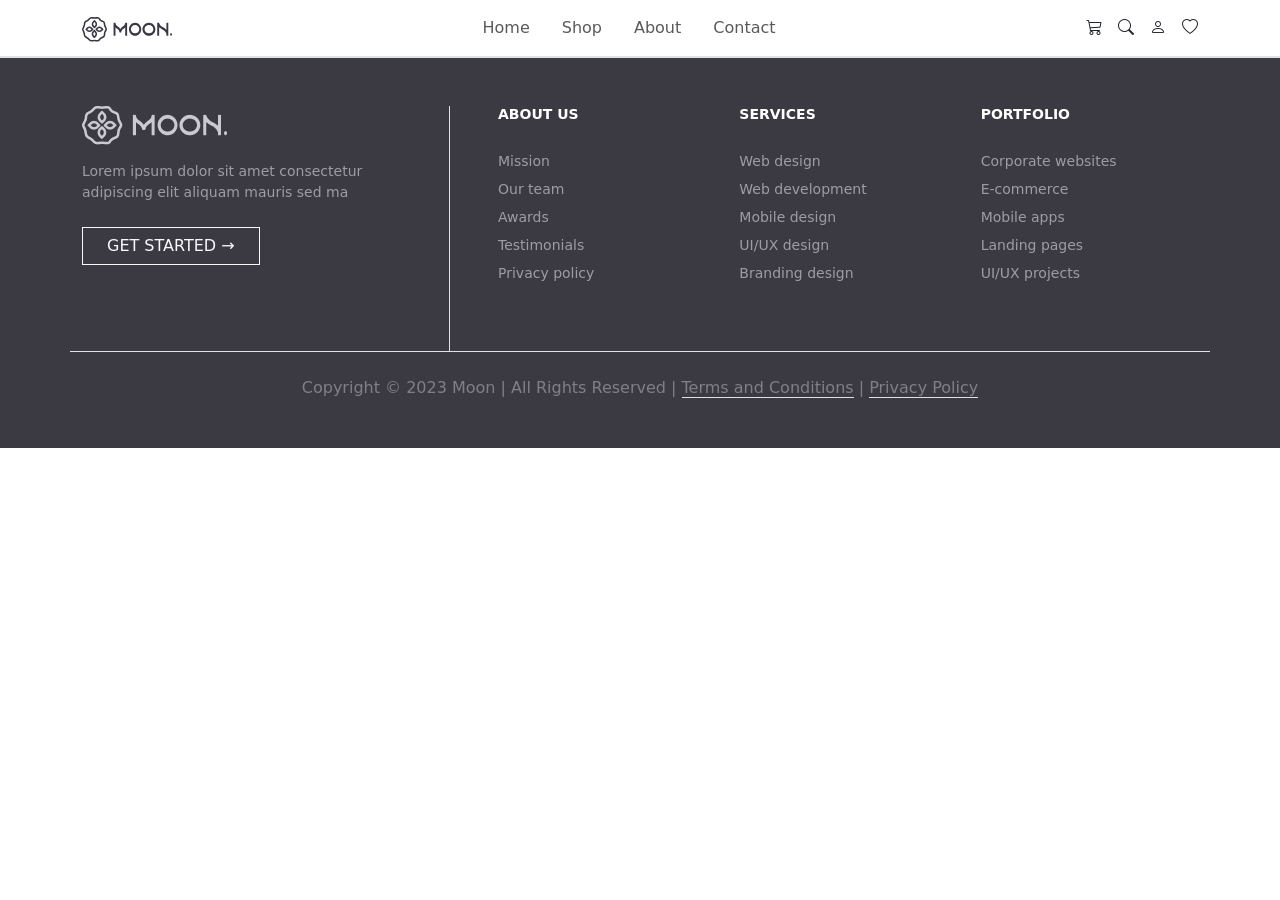
==== About.html @ 23a1c9ad "nav+footer - About page" ====
<!DOCTYPE html>
<html lang="en">
<head>
  <meta charset="UTF-8">
  <title>Moon Ceramic</title>
  <meta name="viewport" content="width=device-width, initial-scale=1">

  
  <link href="https://cdn.jsdelivr.net/npm/bootstrap@5.3.2/dist/css/bootstrap.min.css" rel="stylesheet">
  <link rel="stylesheet" href="https://cdnjs.cloudflare.com/ajax/libs/font-awesome/6.4.0/css/all.min.css">
  <link rel="stylesheet" href="https://cdn.jsdelivr.net/npm/bootstrap-icons@1.11.0/font/bootstrap-icons.css">
  <link href="https://fonts.googleapis.com/css2?family=Bodoni+Moda:ital,wght@0,400;0,700;1,400&display=swap" rel="stylesheet">
  <link rel="stylesheet" href="style.css">
</head>


<body>

 <nav class="navbar navbar-expand-lg bg-white border-bottom border-2">
  <div class="container d-flex align-items-center ">
    
    <button class="navbar-toggler order-1" type="button" data-bs-toggle="collapse" data-bs-target="#navbarNav">
      <span class="navbar-toggler-icon"></span>
    </button>

    <a class="navbar-brand mx-lg-0 m-auto order-2" href="#">
      <img src="images/homeimg/logo.svg" alt="moon" width="90">
    </a>

    <div class="d-flex nav-icon gap-3 order-3 align-items-center">
       <a href="#" class="text-dark position-relative"><i class="bi bi-cart3"></i></a>
       
       <div class="d-none d-lg-flex gap-3">
         <a href="#" class="text-dark"><i class="bi bi-search"></i></a>
         <a href="#" class="text-dark"><i class="bi bi-person"></i></a>
         <a href="#" class="text-dark"><i class="bi bi-heart"></i></a>
       </div>
    </div>

    <div class="collapse navbar-collapse order-4 order-lg-2" id="navbarNav">
      <ul class="navbar-nav mx-auto text-center">
        <li class="nav-item"><a class="nav-link px-3" href="#">Home</a></li>
        <li class="nav-item"><a class="nav-link px-3" href="#">Shop</a></li>
        <li class="nav-item"><a class="nav-link px-3" href="#">About</a></li>
        <li class="nav-item"><a class="nav-link px-3" href="#">Contact</a></li>
         <div class="d-flex justify-content-center gap-4 d-lg-none  flex-column">
                <a href="#" class="text-dark"><i class="bi bi-search"></i></a>
                <a href="#" class="text-dark"><i class="bi bi-person"></i></a>
                <a href="#" class="text-dark"><i class="bi bi-heart"></i></a>
            </div>
       
      </ul>
    </div>

  </div>
</nav>


<footer class="footer-section py-5 text-white" style="background-color: #3b3a43;">
    <div class="container ">
        <div class="row border-bottom">
            
            <div class="col-md-4 pe-md-5 pb-5 justify-content-center border-end">
                <img src="images/homeimg/whitelogo.png" alt="Moon" class="mb-3">
                <p class="small text-white-50">Lorem ipsum dolor sit amet consectetur <br> adipiscing elit aliquam mauris sed ma</p>
                <button class="btn btn-outline-light rounded-0 px-4 mt-2 shadow-none">GET STARTED &rarr;</button>
            </div>

            <div class="col-md-8  ps-md-5 pb-5">
                <div class="row ">
                    <div class="col-md-4 col-6">
                        <h6 class="text-uppercase fw-bold mb-4 small">About Us</h6>
                        <ul class="list-unstyled small text-white-50 lh-lg">
                            <li>Mission</li>
                            <li>Our team</li>
                            <li>Awards</li>
                            <li>Testimonials</li>
                            <li>Privacy policy</li>
                        </ul>
                    </div>
                    <div class="col-md-4 col-6">
                        <h6 class="text-uppercase fw-bold mb-4 small">Services</h6>
                        <ul class="list-unstyled small text-white-50 lh-lg">
                            <li>Web design</li>
                            <li>Web development</li>
                            <li>Mobile design</li>
                            <li>UI/UX design</li>
                            <li>Branding design</li>
                        </ul>
                    </div>
                    <div class="col-md-4">
                        <h6 class="text-uppercase fw-bold mb-4 small">Portfolio</h6>
                        <ul class="list-unstyled small text-white-50 lh-lg">
                            <li>Corporate websites</li>
                            <li>E-commerce</li>
                            <li>Mobile apps</li>
                            <li>Landing pages</li>
                            <li>UI/UX projects</li>
                        </ul>
                    </div>
                </div>
            </div>
        </div>

        <div class="row pt-4">
            <div class="col-12 text-center light-gray">
               Copyright © 2023 Moon | All Rights Reserved  | <span class="border-bottom text-white-25"> Terms and Conditions</span> | <span class="border-bottom text-white-25">Privacy Policy</span>
            </div>
        </div>
    </div>
</footer>
<script src="https://cdn.jsdelivr.net/npm/bootstrap@5.3.0/dist/js/bootstrap.bundle.min.js"></script>

</body>
</html>
---- style.css ----
:root {
    
    --primary-color:#E8E8E8;


    }
    .light-black
    {
        color:#3A3845;
    }
    .dark-gray
    {
       color:#595667;
    }
    .light-gray
    {
       color:#807F86;
    }
      .ecommeric_card
 {
    width: 100%;
    aspect-ratio: 1 / 1;
    object-fit: cover;
  
 }

 .christmas-description
 {
    background-color: var(--primary-color);

 }
 .promo-title
 {

    font-family: 'Bodoni Moda', serif;
    letter-spacing: 1.5px;
  
 }
 .product-card {
    display: flex;
    flex-direction: column;
    align-items: stretch; 
    text-align: left; 
 }
 .product-name
 {
    min-height:2.5em;
 }
 
 .add-to-cart-btn,.sign-btn {
    width: 100%;
    color:#3A3845;
    border:1.8px solid #3A3845;
    padding: 8px 0;
    font-family: 'Lato', sans-serif;
    font-weight: 700;
    font-size: 15px;
    letter-spacing: 1px;
    margin:50px 0px;
   
}

 .product-desc
{
    color: #807F86;
}
.promo-desc
{
   color: #595667;}
.title
{
    margin-top: 80px !important;
    margin-bottom: 40px !important;
    font-family: 'Bodoni Moda', serif;
    color: #3A3845;
}
.history img{
     aspect-ratio: 1/0.5;
      object-fit: cover;
    
}
.history .row
{
   background-color: var(--primary-color);
}

.signup
 {
    margin-top: 100px;
 }
 .sign-input::placeholder {
    color:#595667;
    font-size: 20px;
}
.sign-input 
{
    border-bottom:2px solid  #595667 !important;
}
.sign-btn{ border: 2px solid #595667 !important;
}

@media (max-width: 764Px) {
    .footer-col-divider {
        border-right: none !important;
        border-bottom: 1.5px solid;
        margin-bottom: 2rem;
      
        
}
 .promo
    {
       margin-top: 15px;
    }
   
}


@media (min-width: 764px) {
    .footer-col-divider {
        border-right: 1.5px solid;
        border-bottom: none !important;
    }
    .reverse-row {
        flex-direction: row-reverse !important;
    }
    .history img{
     aspect-ratio: 1.8/1;
     object-fit: cover;
}
}
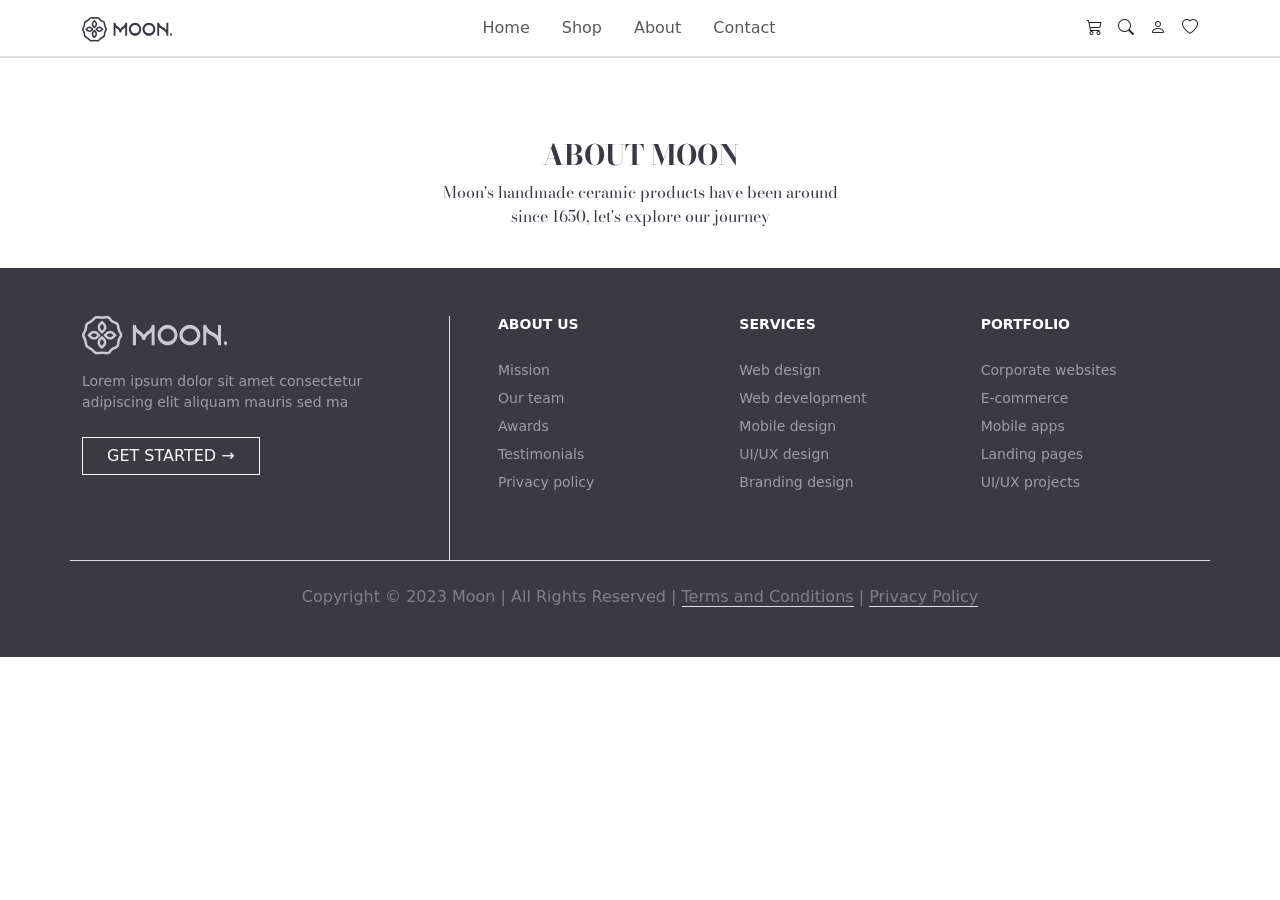
==== commit 96058fd4: "about moon section" ====
--- a/About.html
+++ b/About.html
@@ -54,6 +54,14 @@
 
   </div>
 </nav>
+
+
+<div class="About my-5 text-center title"> 
+
+ <h3 class="fw-bold ">ABOUT MOON</h3>
+ <P class="">Moon's handmade ceramic products have been around <br>since 1650, let's explore our journey</P>
+
+</div>
 
 
 <footer class="footer-section py-5 text-white" style="background-color: #3b3a43;">
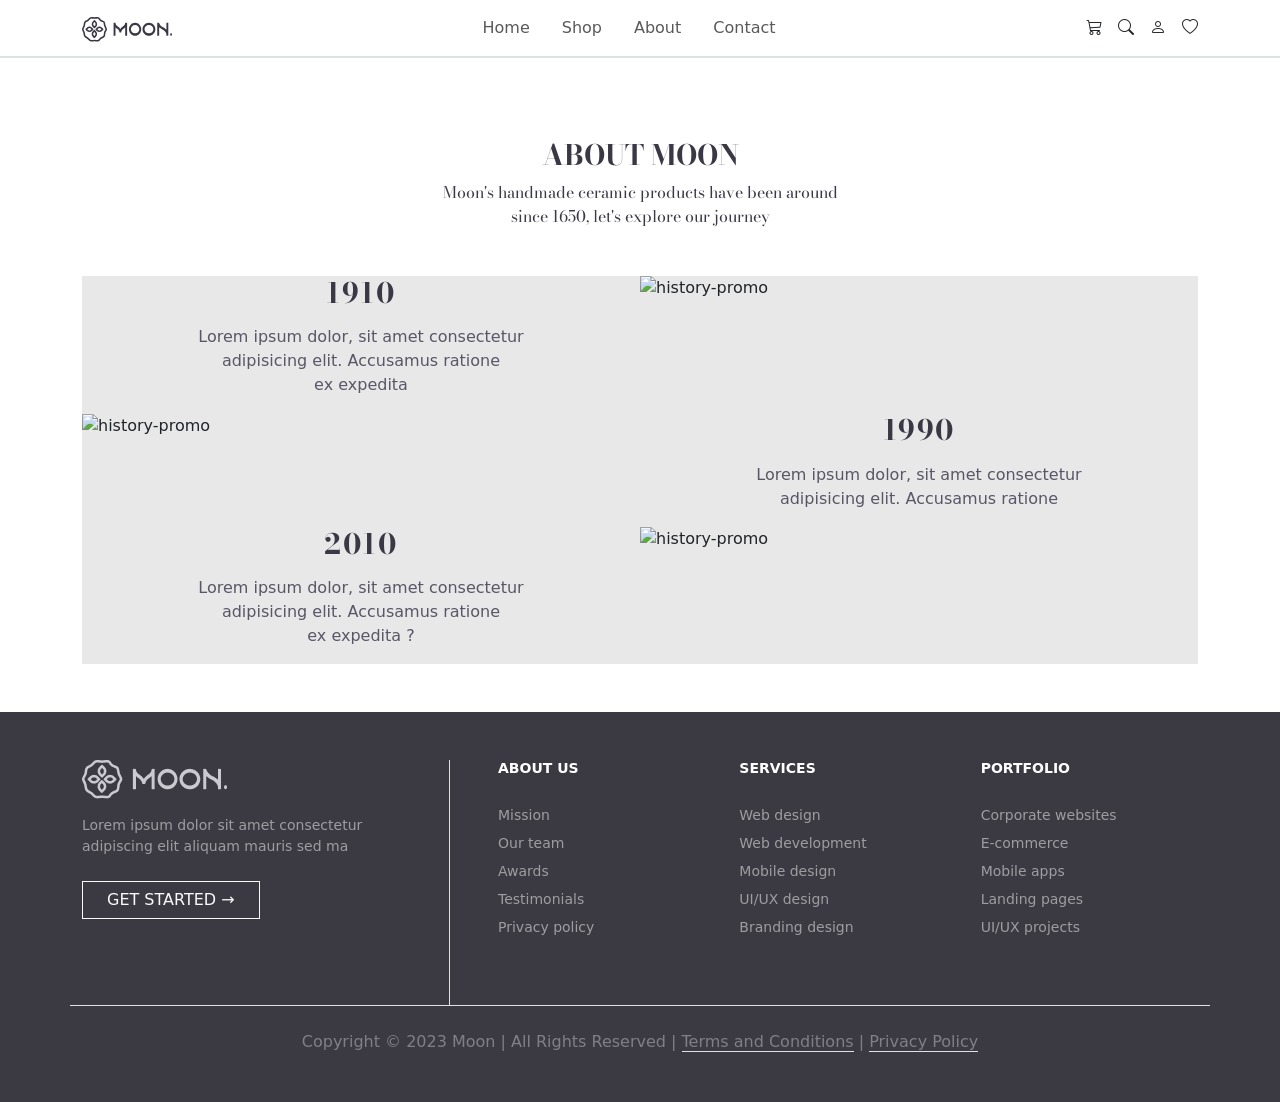
==== commit c835e619: "about history" ====
--- a/About.html
+++ b/About.html
@@ -63,6 +63,52 @@
 
 </div>
 
+<section class="history container my-5"> 
+  <div class="row g-0">
+   <div class="col-md-6 col-lg-6 text-center d-flex flex-column align-items-center justify-content-center "> 
+    <div class="promo">
+    <h3 class="promo-title mb-3 fw-bold light-black">1910</h3>
+    <P class="promo-desc mb-3"> Lorem ipsum dolor, sit amet consectetur<br> adipisicing elit. Accusamus ratione<br> ex expedita</P>
+    
+    </div>
+     </div>
+     <div class="col-md-6 col-lg-6">
+     <img src="images/About/1910.png" class="img-fluid  w-100" alt="history-promo"> 
+     </div>
+     </div>
+
+     <div class="row g-0 reverse-row">
+
+       <div class="col-md-6 col-lg-6 text-center d-flex flex-column align-items-center justify-content-center "> 
+        <div class="promo">
+        <h3 class="promo-title mb-3 fw-bold light-black"> 1990 </h3>
+        <P class="promo-desc mb-3"> Lorem ipsum dolor, sit amet consectetur<br> adipisicing elit. Accusamus ratione</P>
+        </div>
+       </div>
+
+       <div class="col-md-6 col-lg-6">
+     <img src="images/About/1990.png" class="img-fluid w-100" alt="history-promo"> 
+       </div>
+
+     </div>
+
+     <div class="row g-0">
+   <div class="col-md-6 col-lg-6 text-center d-flex flex-column align-items-center justify-content-center "> 
+    <div class="promo">
+    <h3 class="promo-title mb-3 fw-bold light-black"> 2010 </h3>
+    <P class="promo-desc mb-3"> Lorem ipsum dolor, sit amet consectetur<br> adipisicing elit. Accusamus ratione<br> ex expedita ?</P>
+    </div>
+     </div>
+     <div class="col-md-6 col-lg-6">
+     <img src="images/About/2010.png" class="img-fluid  w-100" alt="history-promo"> 
+     </div>
+     </div>
+     </div>
+
+ 
+</section>
+
+
 
 <footer class="footer-section py-5 text-white" style="background-color: #3b3a43;">
     <div class="container ">
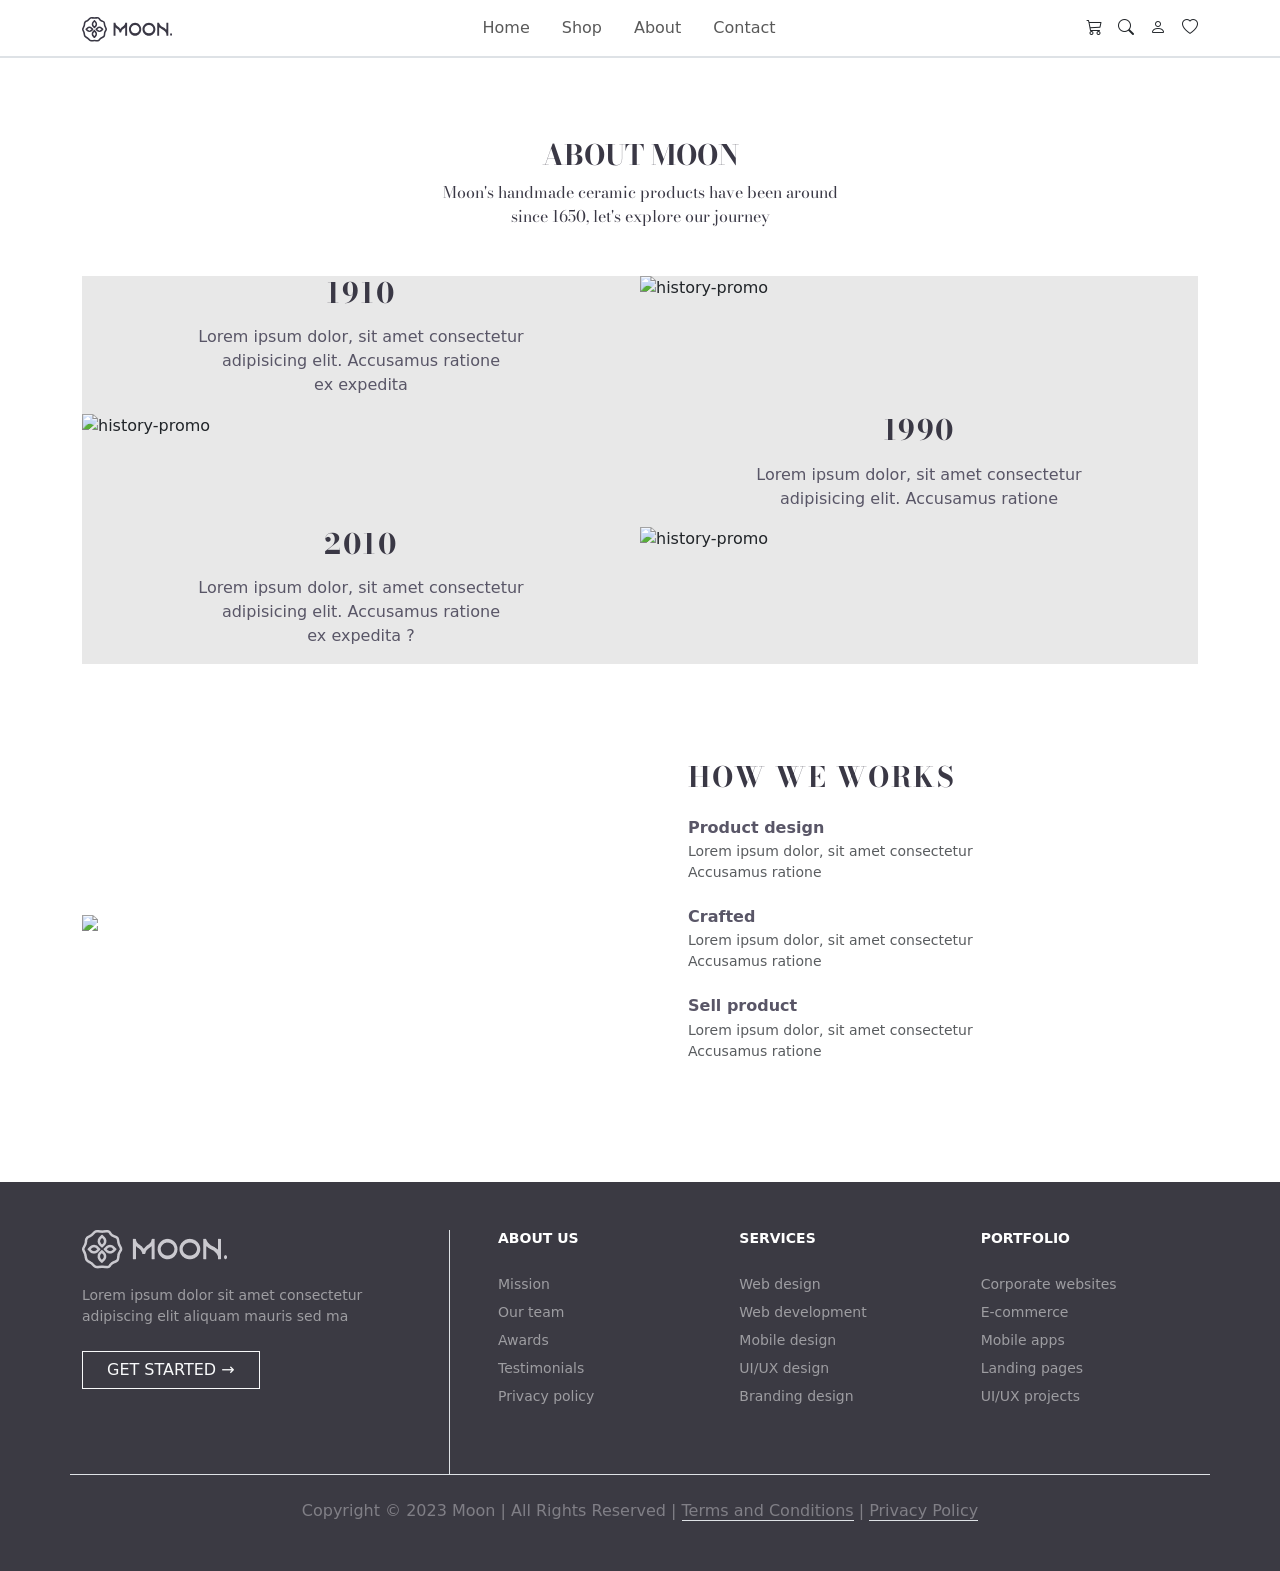
==== commit bc5aec49: "how we work" ====
--- a/About.html
+++ b/About.html
@@ -105,8 +105,43 @@
      </div>
      </div>
 
- 
 </section>
+
+<section class="works container my-5"> 
+    <div class="row g-0 align-items-center">
+    <div class="col-md-6 col-lg-6">
+     <img src="images/About/how-we-work.png" class="img-fluid w-100" > 
+     </div>
+   
+   <div class="col-md-6 col-lg-6 ps-md-5"> 
+    <div class="promo py-5">
+        <h3 class="promo-title mb-4 fw-bold light-black text-uppercase" >How we works</h3>
+
+        <div class="mb-2 mb-md-4">
+            <h6 class="fw-bold dark-gray mb-1">Product design</h6>
+            <p class="product-desc text-muted small">
+                Lorem ipsum dolor, sit amet consectetur<br> Accusamus ratione
+            </p>
+        </div>
+
+        <div class="mb-2 mb-md-4">
+            <h6 class="fw-bold dark-gray mb-1">Crafted</h6>
+            <p class="product-desc text-muted small">
+                Lorem ipsum dolor, sit amet consectetur<br> Accusamus ratione
+            </p>
+        </div>
+
+        <div class="mb-2 mb-md-4">
+            <h6 class="fw-bold dark-gray mb-1">Sell product</h6>
+            <p class="product-desc text-muted small">
+                Lorem ipsum dolor, sit amet consectetur<br> Accusamus ratione
+            </p>
+        </div>
+    </div>
+</div>
+     </div>
+</section>
+
 
 
 
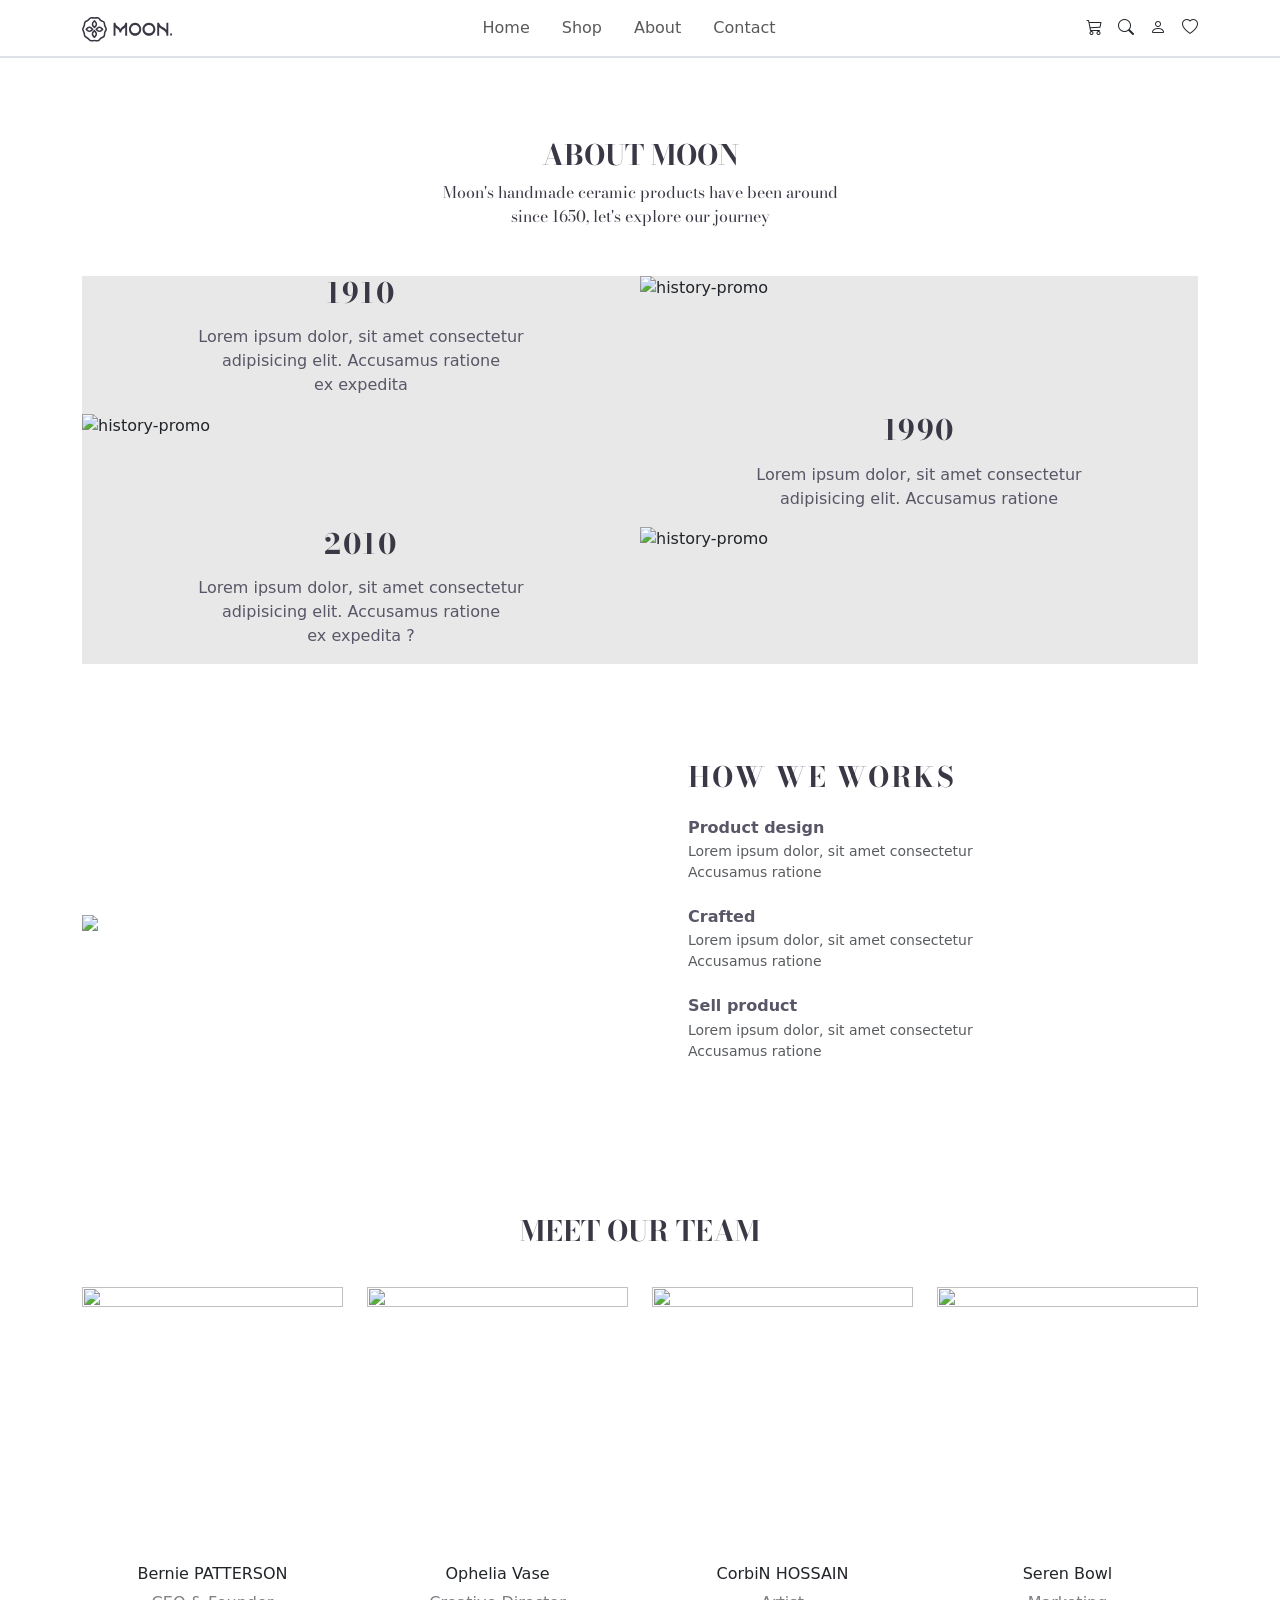
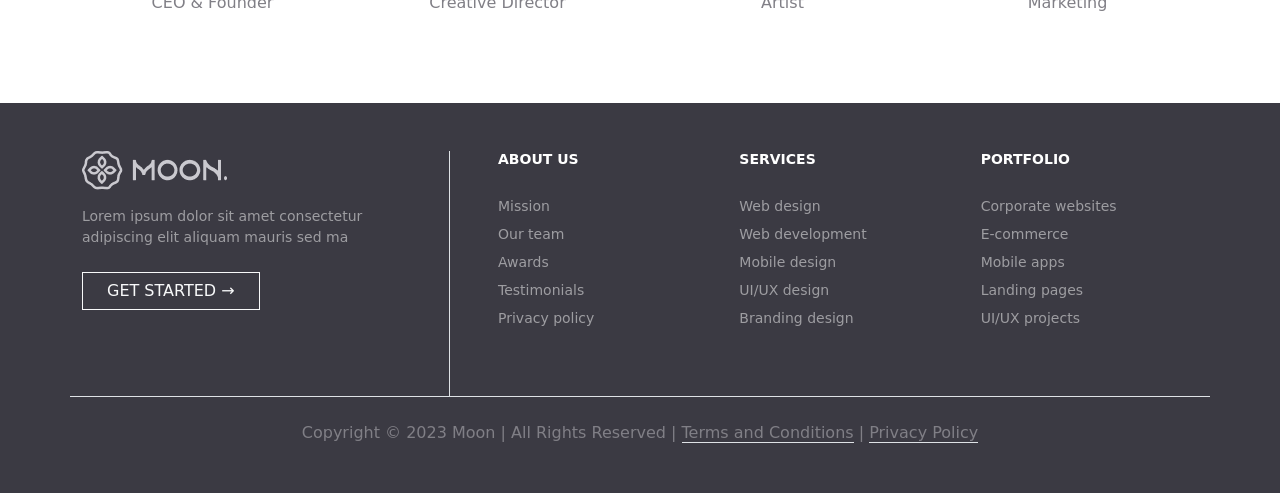
==== commit 594de8bd: "our team" ====
--- a/About.html
+++ b/About.html
@@ -142,6 +142,43 @@
      </div>
 </section>
 
+<section class="our-team  container my-5"> 
+    <h3 class="title text-center text-uppercase fw-bold"> meet our team</h3>
+  <div class=" row flex-nowrap overflow-x-auto pb-4">
+
+      <div class="col-8 col-md-3 text-center">
+
+        <img src="images/About/Bernie.png" class="mb-3 ecommeric_card">
+        <h6 > Bernie PATTERSON</h6>
+        <span class="product-desc"> CEO & Founder </span>
+
+      </div>
+      <div class="col-8 col-md-3 text-center">
+
+        <img src="images/About/Ophelia.png" class="mb-3 ecommeric_card">
+        <h6 >Ophelia Vase</h6>
+        <span class="product-desc"> Creative Director </span>
+
+      </div>
+      <div class="col-8 col-md-3 text-center">
+
+        <img src="images/About/Corbin.png" class="mb-3 ecommeric_card ">
+        <h6 class="category-title">CorbiN HOSSAIN</h6>
+        <span class="product-desc"> Artist </span>
+
+      </div>
+      <div class="col-8 col-md-3 text-center">
+
+        <img src="images/About/Seren.png" class="mb-3 ecommeric_card">
+        <h6 class="category-title">Seren Bowl</h6>
+        <p class="product-desc "> Marketing </p>
+
+      </div>
+
+  </div>
+
+
+</section>
 
 
 
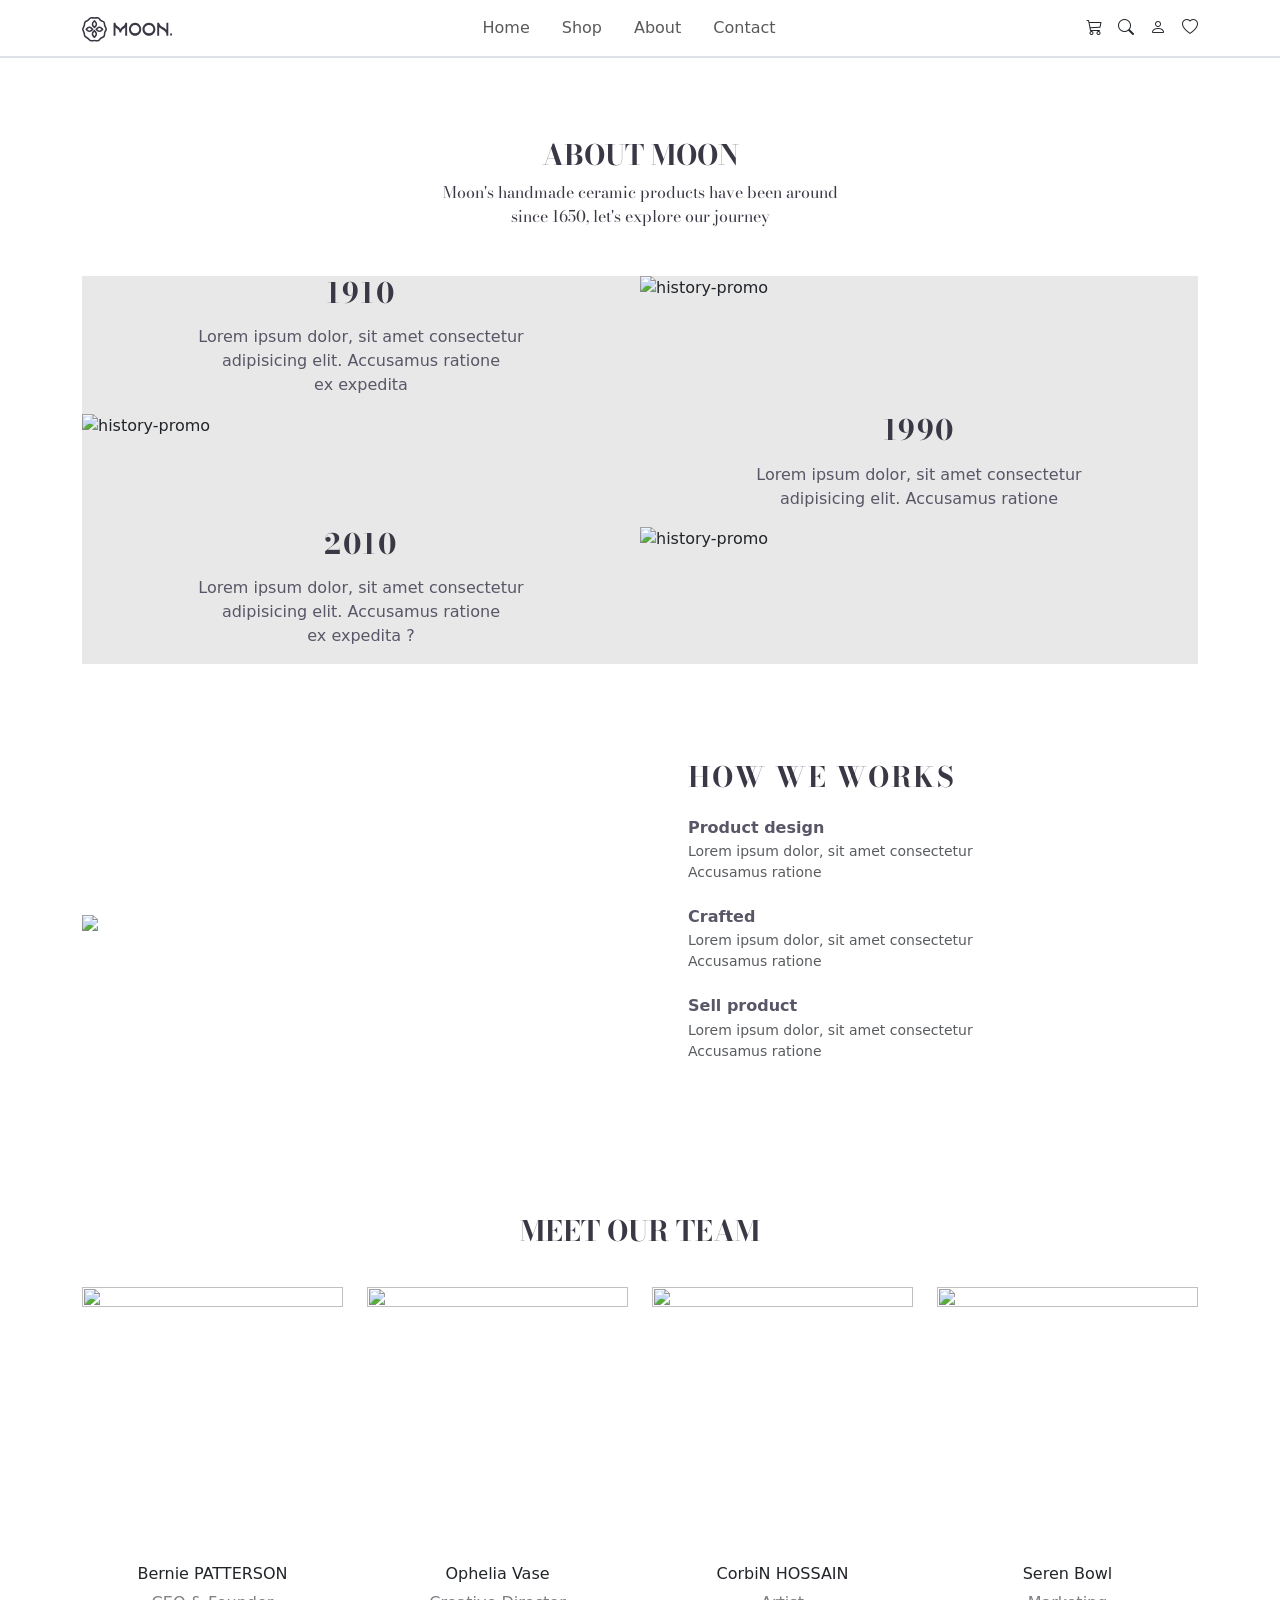
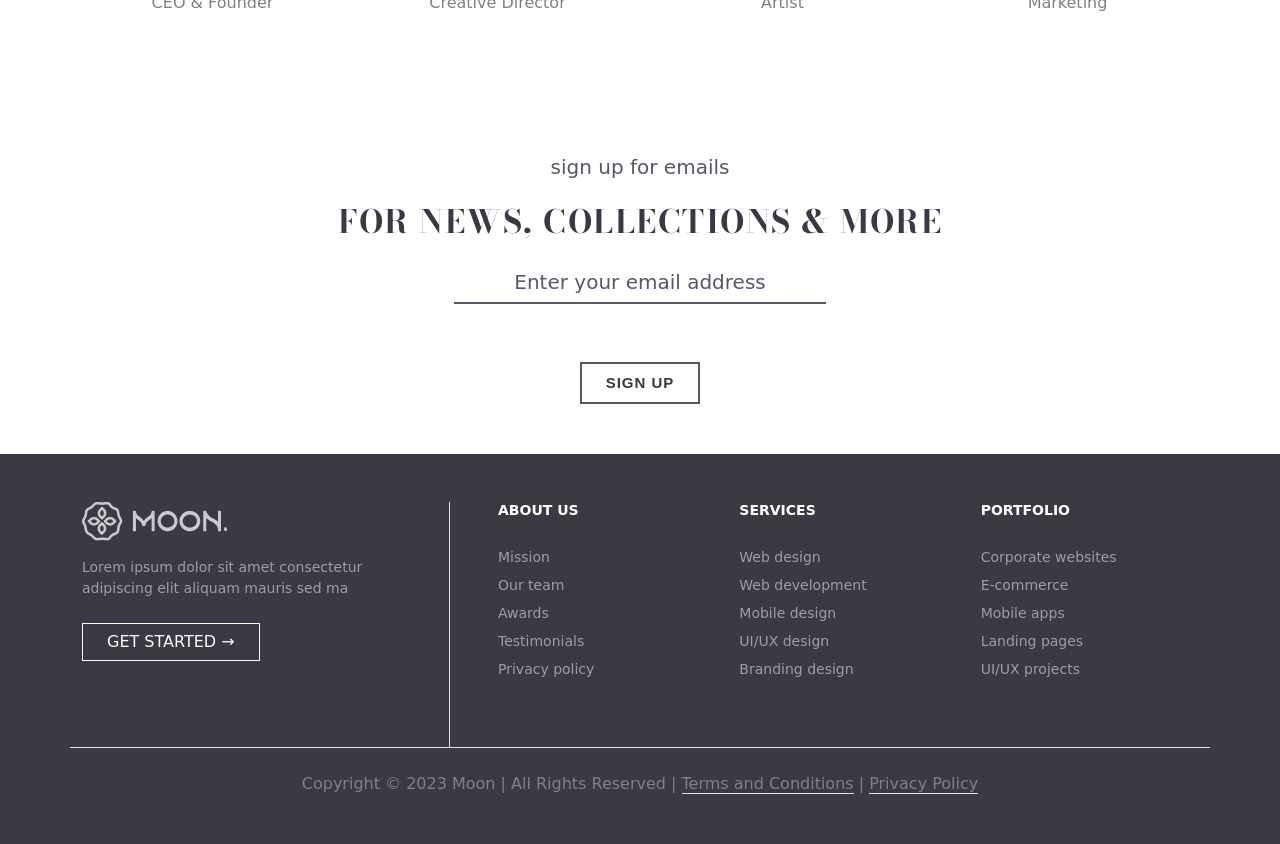
==== commit d98ac1f2: "sign up" ====
--- a/About.html
+++ b/About.html
@@ -176,11 +176,23 @@
       </div>
 
   </div>
-
-
-</section>
-
-
+</section>
+
+<section class="signup"> 
+    <div class="container text-center"> 
+
+      <p class="dark-gray h5 mb-4"> sign up for emails </p>
+      <h2 class="text-uppercase promo-title fw-bold light-black mb-4"> for news, Collections & more</h2>
+      
+      <div class="row justify-content-center g-0">
+        <div class="col-md-4">
+            <input type="email" class="form-control sign-input mb-2 text-center border-0 border-bottom dark-gray rounded-0" placeholder="Enter your email address">
+            <button class="btn sign-btn px-4 text-uppercase fw-bold  w-auto rounded-0">SIGN UP</button>
+        </div>
+    </div>
+    </div>
+   
+</section>
 
 <footer class="footer-section py-5 text-white" style="background-color: #3b3a43;">
     <div class="container ">
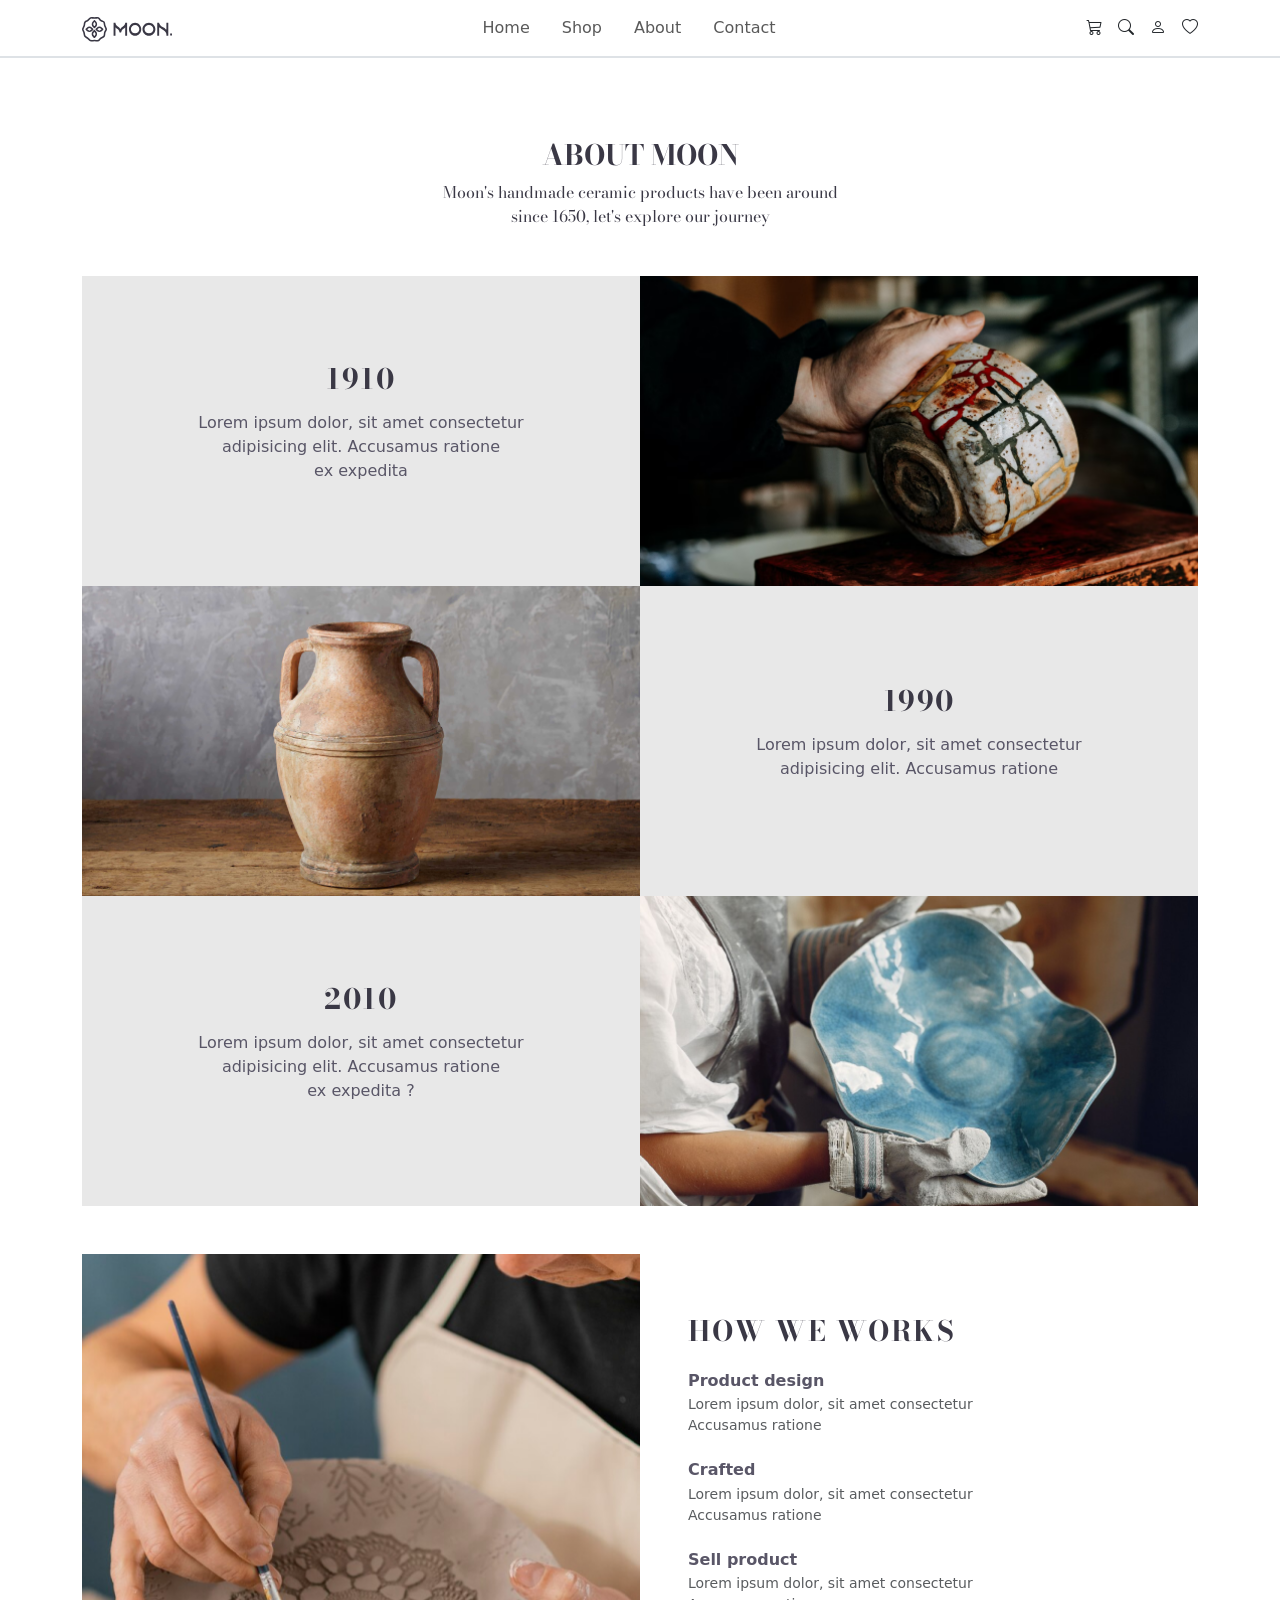
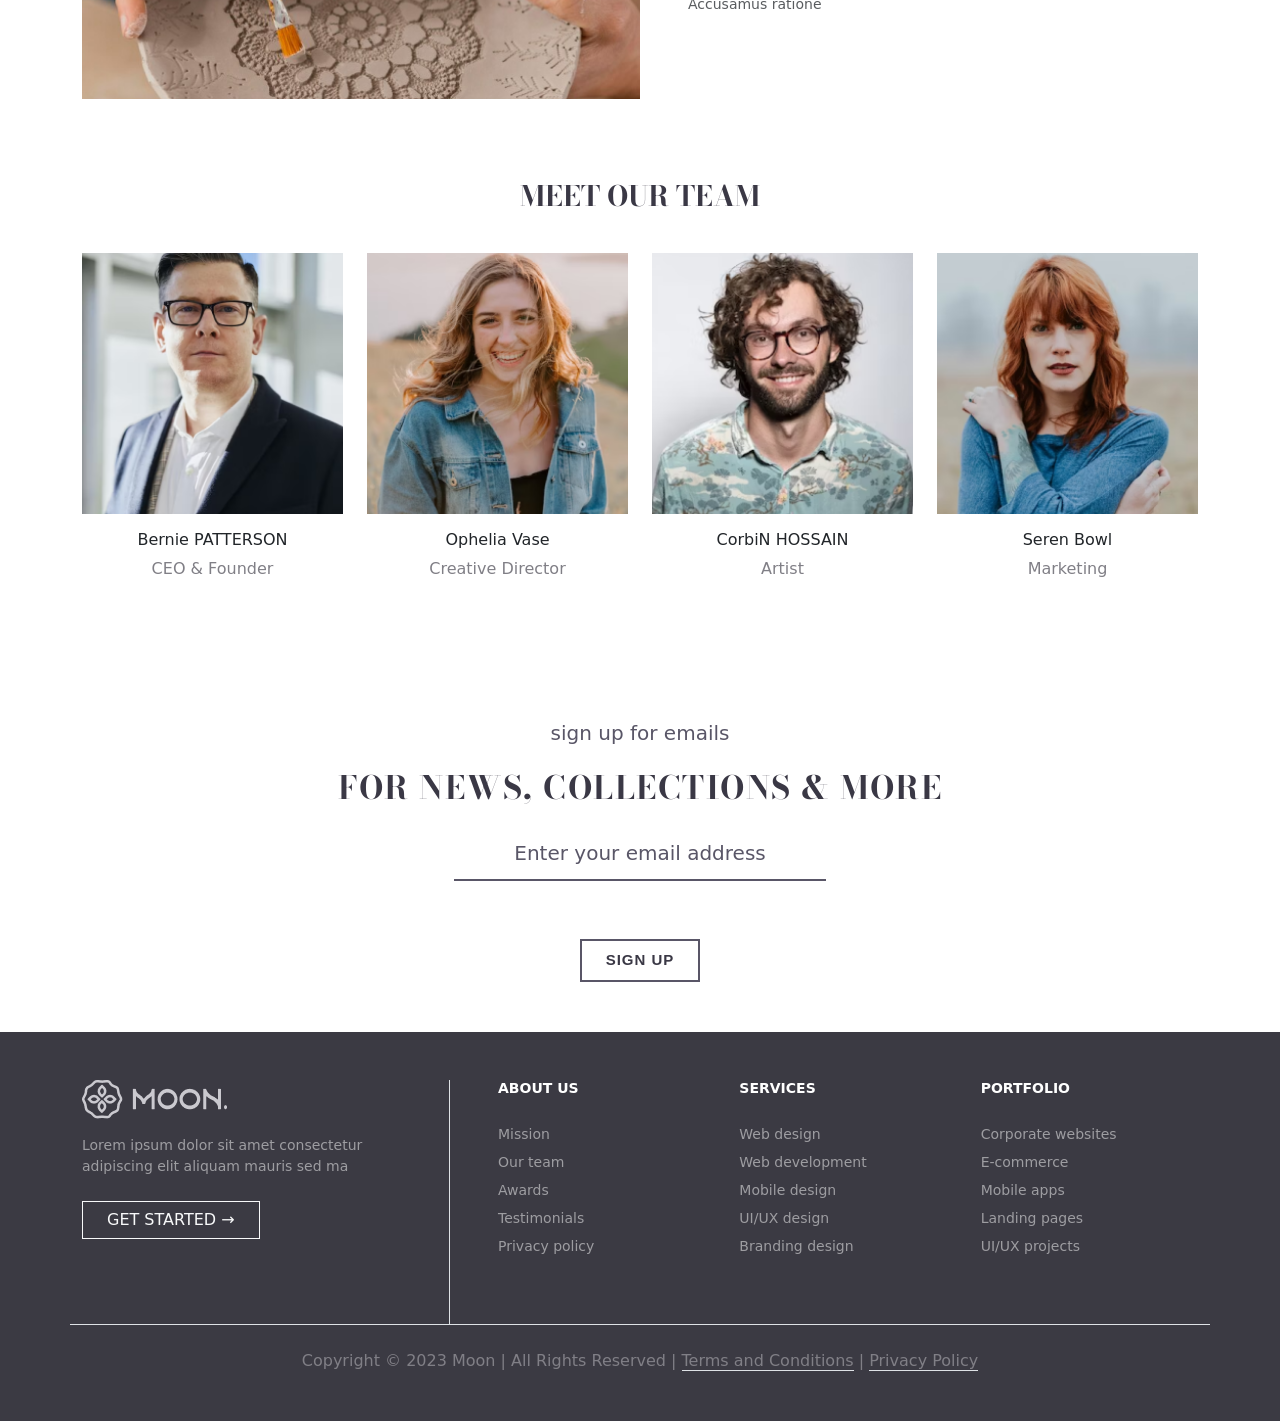
==== commit 4ab10fce: "edit nav" ====
--- a/About.html
+++ b/About.html
@@ -39,10 +39,10 @@
 
     <div class="collapse navbar-collapse order-4 order-lg-2" id="navbarNav">
       <ul class="navbar-nav mx-auto text-center">
-        <li class="nav-item"><a class="nav-link px-3" href="#">Home</a></li>
-        <li class="nav-item"><a class="nav-link px-3" href="#">Shop</a></li>
-        <li class="nav-item"><a class="nav-link px-3" href="#">About</a></li>
-        <li class="nav-item"><a class="nav-link px-3" href="#">Contact</a></li>
+        <li class="nav-item"><a class="nav-link px-3" href="index.html">Home</a></li>
+        <li class="nav-item"><a class="nav-link px-3" href="Shop.html">Shop</a></li>
+        <li class="nav-item"><a class="nav-link px-3" href="About.html">About</a></li>
+        <li class="nav-item"><a class="nav-link px-3" href="Contact.html">Contact</a></li>
          <div class="d-flex justify-content-center gap-4 d-lg-none  flex-column">
                 <a href="#" class="text-dark"><i class="bi bi-search"></i></a>
                 <a href="#" class="text-dark"><i class="bi bi-person"></i></a>
--- a/style.css
+++ b/style.css
@@ -60,6 +60,7 @@
    
 }
 
+
  .product-desc
 {
     color: #807F86;
@@ -96,9 +97,14 @@
 {
     border-bottom:2px solid  #595667 !important;
 }
-.sign-btn{ border: 2px solid #595667 !important;
-}
-
+.sign-btn  { border: 2px solid #595667 !important;
+}
+.shop-btn{
+    color: #8b7367;
+    border-color: #8b7367;
+    background-color: #ffffff;
+    font-weight: 400;
+}
 @media (max-width: 764Px) {
     .footer-col-divider {
         border-right: none !important;
@@ -110,6 +116,11 @@
  .promo
     {
        margin-top: 15px;
+       
+    }
+    .map
+    {
+        aspect-ratio: 1/1;
     }
    
 }
@@ -127,4 +138,82 @@
      aspect-ratio: 1.8/1;
      object-fit: cover;
 }
+}
+
+
+
+.contact-section , .hero-section{
+    position: relative;
+    display: flex;
+    flex-direction: column;
+}
+.box {
+    background-color: #3A3845;
+   padding: 40px 20px;
+    width: 100%; /
+}
+
+.image-wrapper {
+    width: 100%;
+    height: 300px; 
+    overflow: hidden;
+}
+.image-wrapper img {
+    width: 100%;
+    height: 100%;
+    object-fit: cover;
+    object-position: center;
+}
+
+
+@media (min-width: 764px) {
+    .contact-section , .hero-section{
+        height: 600px; 
+    }
+   
+    .image-wrapper {
+        height: 100%; 
+        position: absolute;
+        top: 0;
+        left: 0;
+    }
+    .box {
+        position: absolute;
+        top: 0;
+        left: 10%; 
+        width: 350px;
+        height: 100%; 
+        display: flex;
+        align-items: center;
+        justify-content: center;
+       
+    }
+}
+
+.social-square {
+    width: 25px; height: 25px;
+    background-color: #C69B7B;
+    color: white !important;
+   
+}
+.text-brown {
+    color: #C69B7B;
+    font-weight: 500;
+    
+}
+
+
+.form-control {
+    border: 1.5px solid #000000;
+    border-radius: 0;
+    padding: 12px;
+}
+.color-swatch {
+    width: 22px;         
+    height: 22px;       
+    display: inline-block; 
+}
+.form-check-input {
+    border-color: #000 !important; 
+    border-radius: 0   !important ;         
 }
